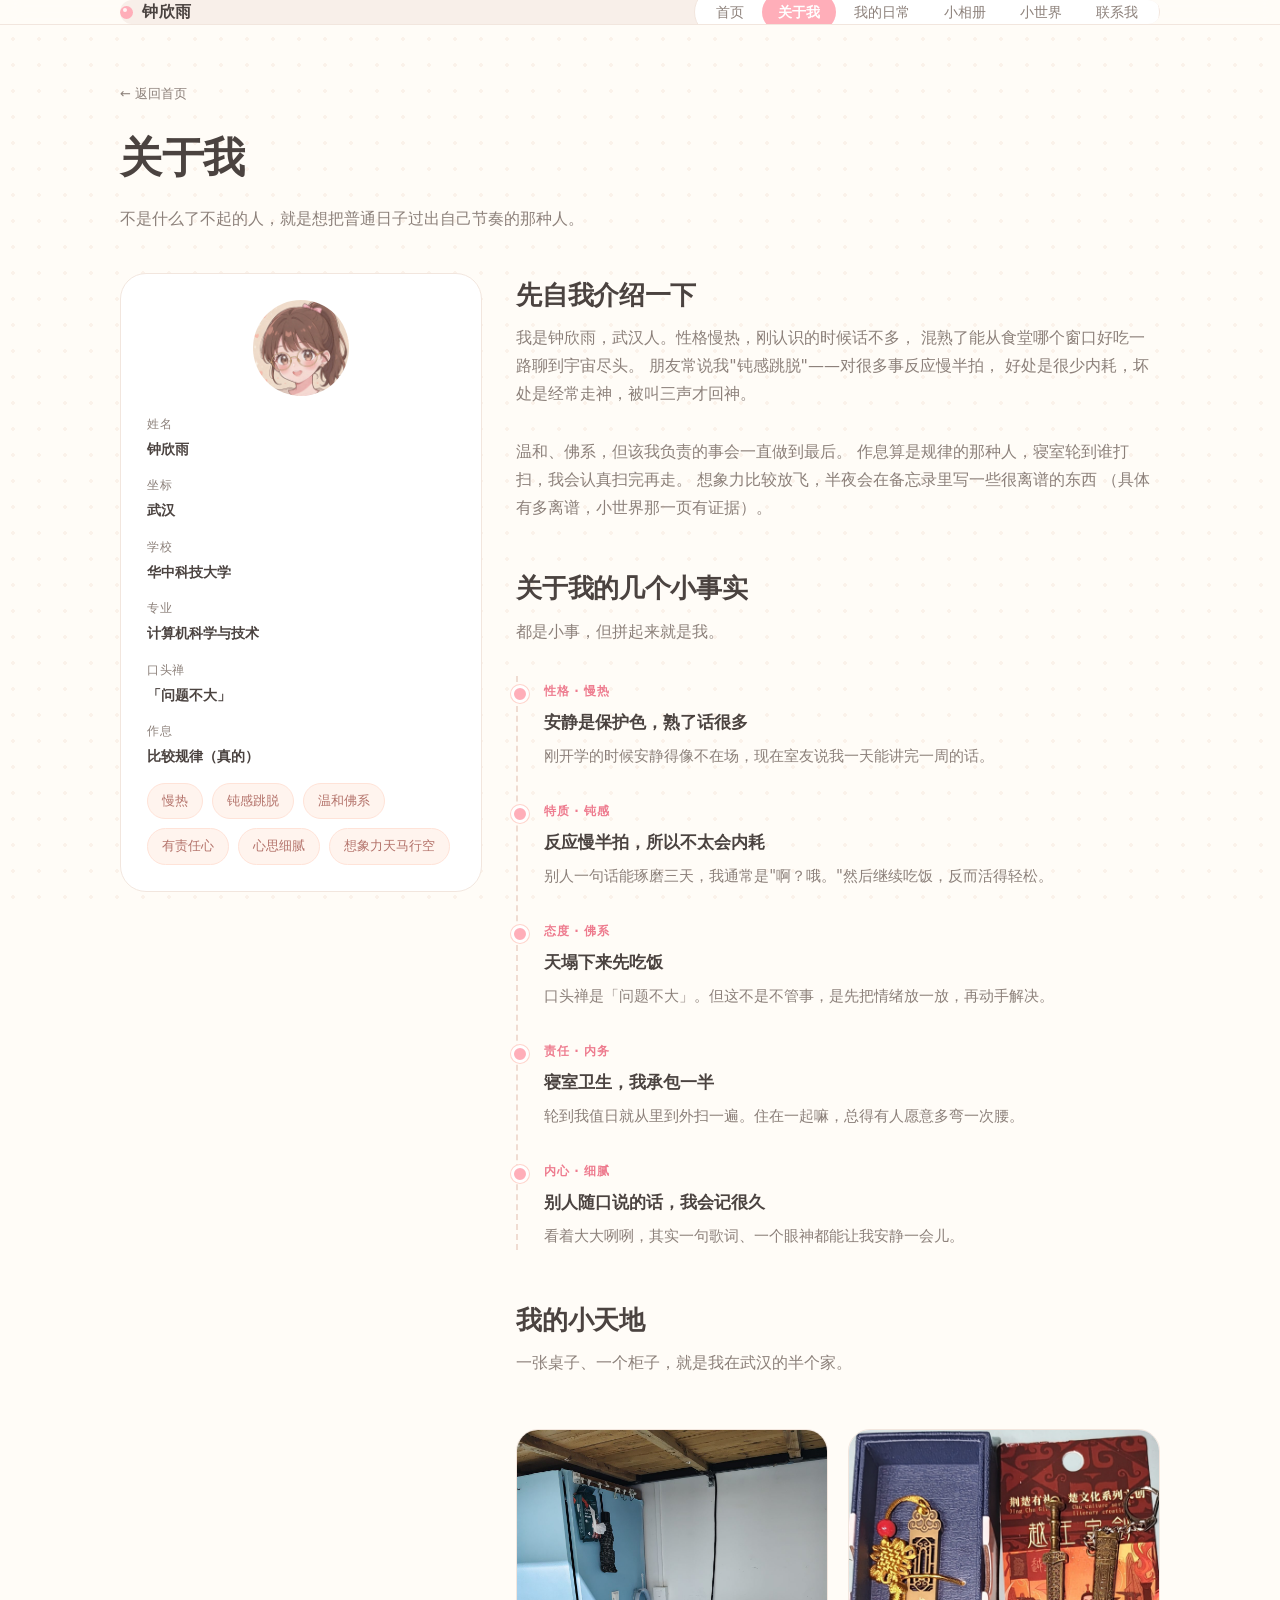
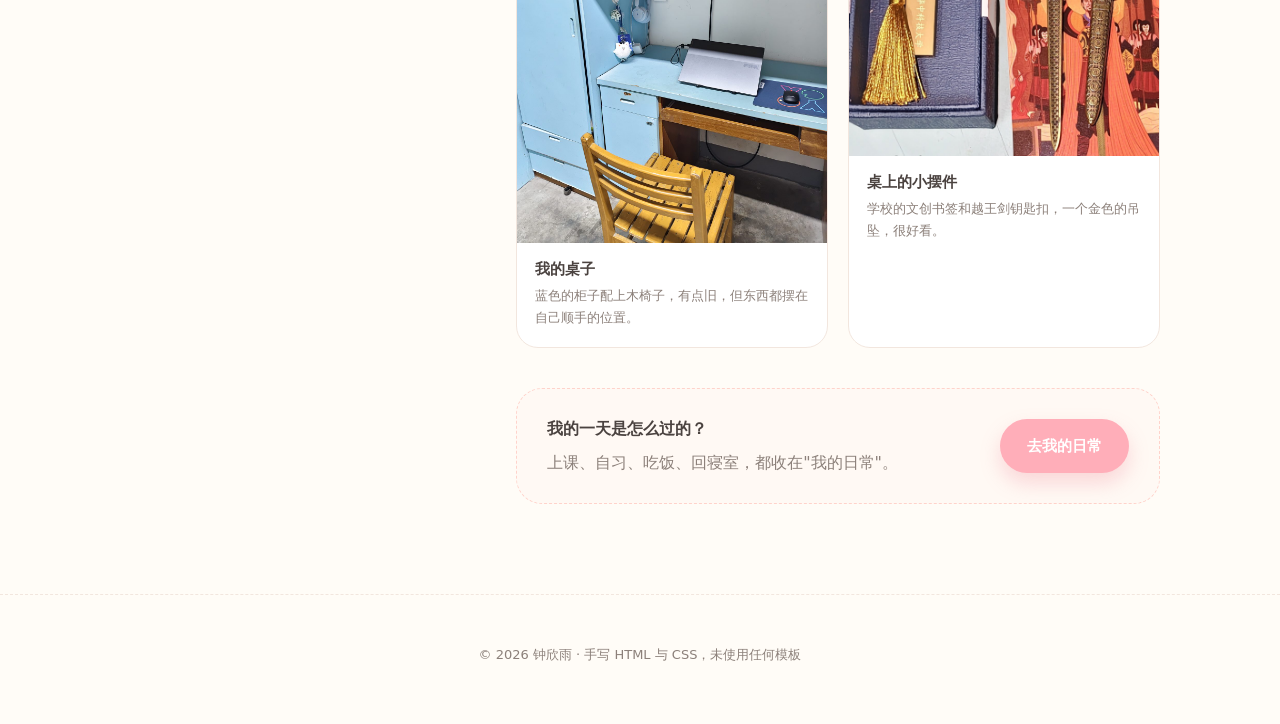
==== about.html @ 5b7f6964 "个人主页上线：6 个页面 + 33 张照片" ====
<!DOCTYPE html>
<html lang="zh-CN">
<head>
  <meta charset="UTF-8">
  <meta name="viewport" content="width=device-width, initial-scale=1.0">
  <title>关于我 · 钟欣雨</title>
  <link rel="stylesheet" href="css/style.css">
</head>
<body>

<header class="topbar">
  <div class="wrap bar">
    <a class="logo" href="index.html"><span class="dot"></span>钟欣雨</a>
    <nav class="nav">
      <a href="index.html">首页</a>
      <a href="about.html" class="active">关于我</a>
      <a href="daily.html">我的日常</a>
      <a href="album.html">小相册</a>
      <a href="world.html">小世界</a>
      <a href="contact.html">联系我</a>
    </nav>
  </div>
</header>

<main>

  <section class="wrap page-head">
    <a class="crumb" href="index.html">← 返回首页</a>
    <h1>关于我</h1>
    <p>不是什么了不起的人，就是想把普通日子过出自己节奏的那种人。</p>
  </section>

  <section class="wrap split">

    <!-- 左边：小档案卡（滚动时会停在顶部不动） -->
    <aside class="profile">
      <div class="mini">
        <img src="images/avatar.jpg" alt="钟欣雨的头像：高马尾、金色圆框眼镜、白毛衣">
      </div>
      <dl>
        <dt>姓名</dt><dd>钟欣雨</dd>
        <dt>坐标</dt><dd>武汉</dd>
        <dt>学校</dt><dd>华中科技大学</dd>
        <dt>专业</dt><dd>计算机科学与技术</dd>
        <dt>口头禅</dt><dd>「问题不大」</dd>
        <dt>作息</dt><dd>比较规律（真的）</dd>
      </dl>
      <ul class="tags">
        <li>慢热</li>
        <li>钝感跳脱</li>
        <li>温和佛系</li>
        <li>有责任心</li>
        <li>心思细腻</li>
        <li>想象力天马行空</li>
      </ul>
    </aside>

    <!-- 右边：正文 -->
    <div>

      <h2 class="sec-title">先自我介绍一下</h2>
      <p class="sec-sub">
        我是钟欣雨，武汉人。性格慢热，刚认识的时候话不多，
        混熟了能从食堂哪个窗口好吃一路聊到宇宙尽头。
        朋友常说我"钝感跳脱"——对很多事反应慢半拍，
        好处是很少内耗，坏处是经常走神，被叫三声才回神。
      </p>
      <p class="sec-sub">
        温和、佛系，但该我负责的事会一直做到最后。
        作息算是规律的那种人，寝室轮到谁打扫，我会认真扫完再走。
        想象力比较放飞，半夜会在备忘录里写一些很离谱的东西
        （具体有多离谱，小世界那一页有证据）。
      </p>

      <h2 class="sec-title" style="margin-top:44px;">关于我的几个小事实</h2>
      <p class="sec-sub">都是小事，但拼起来就是我。</p>

      <div class="timeline">
        <div class="tl-item">
          <span class="when">性格 · 慢热</span>
          <h3>安静是保护色，熟了话很多</h3>
          <p>刚开学的时候安静得像不在场，现在室友说我一天能讲完一周的话。</p>
        </div>
        <div class="tl-item">
          <span class="when">特质 · 钝感</span>
          <h3>反应慢半拍，所以不太会内耗</h3>
          <p>别人一句话能琢磨三天，我通常是"啊？哦。"然后继续吃饭，反而活得轻松。</p>
        </div>
        <div class="tl-item">
          <span class="when">态度 · 佛系</span>
          <h3>天塌下来先吃饭</h3>
          <p>口头禅是「问题不大」。但这不是不管事，是先把情绪放一放，再动手解决。</p>
        </div>
        <div class="tl-item">
          <span class="when">责任 · 内务</span>
          <h3>寝室卫生，我承包一半</h3>
          <p>轮到我值日就从里到外扫一遍。住在一起嘛，总得有人愿意多弯一次腰。</p>
        </div>
        <div class="tl-item">
          <span class="when">内心 · 细腻</span>
          <h3>别人随口说的话，我会记很久</h3>
          <p>看着大大咧咧，其实一句歌词、一个眼神都能让我安静一会儿。</p>
        </div>
      </div>

      <h2 class="sec-title" style="margin-top:48px;">我的小天地</h2>
      <p class="sec-sub">一张桌子、一个柜子，就是我在武汉的半个家。</p>

      <div class="two-col">
        <figure class="photo-card">
          <img src="images/dorm-desk.jpg" alt="蓝色的宿舍书桌、木椅和收纳柜" loading="lazy">
          <figcaption>
            <b>我的桌子</b>
            蓝色的柜子配上木椅子，有点旧，但东西都摆在自己顺手的位置。
          </figcaption>
        </figure>
        <figure class="photo-card">
          <img src="images/huster-gift.jpg" alt="学校文创：金色书签和越王勾践剑造型的钥匙扣" loading="lazy">
          <figcaption>
            <b>桌上的小摆件</b>
            学校的文创书签和越王剑钥匙扣，一个金色的吊坠，很好看。
          </figcaption>
        </figure>
      </div>

      <div class="note" style="margin-top:36px;">
        <div>
          <strong>我的一天是怎么过的？</strong>
          <p class="sec-sub" style="margin:6px 0 0;">上课、自习、吃饭、回寝室，都收在"我的日常"。</p>
        </div>
        <a class="btn btn-main" href="daily.html">去我的日常</a>
      </div>

    </div>
  </section>

</main>

<footer>
  <p>© 2026 钟欣雨 · 手写 HTML 与 CSS，未使用任何模板</p>
</footer>

</body>
</html>
---- css/style.css ----
/* ==========================================================
   style.css —— 5 个页面共用的样式表
   改这一个文件，5 个页面会一起变。这是"共用样式表"最大的好处。
   ========================================================== */

/* 1) 全站的颜色、圆角集中在这里。想换配色，只改这一段就行 */
:root{
  --cream:#FFFCF7;        /* 页面底色：奶油白 */
  --peach:#FFAEB9;        /* 主色：蜜桃粉 */
  --peach-deep:#EE7C8F;   /* 主色加深，用于 hover（鼠标放上去） */
  --butter:#FFE6B0;       /* 点缀黄，用来做荧光笔效果 */
  --mint:#B6E3CD;         /* 点缀绿 */
  --sky:#C2DDF7;          /* 点缀蓝 */
  --ink:#4B4340;          /* 正文文字：暖灰，比纯黑柔和 */
  --ink-soft:#8C807A;     /* 次要文字 */
  --line:#F2E6DE;         /* 分隔线 / 卡片描边 */
  --card:#FFFFFF;
  --r:26px;               /* 卡片圆角 */
  --shadow:0 12px 32px rgba(214,163,150,.14);
}

/* 2) 基础重置 */
*{box-sizing:border-box;}
html{scroll-behavior:smooth;}
body{
  margin:0;
  background:var(--cream);
  color:var(--ink);
  font-family:"PingFang SC","Hiragino Sans GB","Microsoft YaHei",system-ui,sans-serif;
  font-size:16px;
  line-height:1.75;
  -webkit-font-smoothing:antialiased;
}

/* 背景上的小圆点，让纯色底不那么空 */
body::before{
  content:"";
  position:fixed;
  inset:0;
  background-image:radial-gradient(#F7E9E0 1.6px, transparent 1.6px);
  background-size:26px 26px;
  opacity:.55;
  z-index:-1;
  pointer-events:none;
}

img{max-width:100%;display:block;}

/* 3) 统一的内容宽度：屏幕再宽，正文也不会拉成一条线 */
.wrap{
  width:min(1040px, 90vw);
  margin:0 auto;
}

/* 4) 顶部导航条 */
.topbar{
  position:sticky;         /* 滚动时贴在顶部 */
  top:0;
  z-index:50;
  background:rgba(255,252,247,.88);
  backdrop-filter:blur(10px);
  border-bottom:1px solid var(--line);
}
.bar{
  display:flex;
  align-items:center;
  justify-content:space-between;
  gap:16px;
  padding:12px 0;
}
.logo{
  display:flex;
  align-items:center;
  gap:9px;
  text-decoration:none;
  color:var(--ink);
  font-weight:700;
  letter-spacing:.5px;
  white-space:nowrap;
}
.dot{
  width:13px;height:13px;
  border-radius:50%;
  background:var(--peach);
  position:relative;
  flex:none;
}
.dot::after{      /* 圆点上的小高光，做出贴纸的立体感 */
  content:"";
  position:absolute;
  top:2px;left:3px;
  width:4px;height:4px;
  border-radius:50%;
  background:#fff;
  opacity:.85;
}

.nav{
  display:flex;
  align-items:center;
  gap:2px;
  background:#fff;
  border:1px solid var(--line);
  border-radius:999px;
  padding:5px;
  overflow-x:auto;          /* 手机上可以横向滑动 */
  scrollbar-width:none;
}
.nav::-webkit-scrollbar{display:none;}
.nav a{
  text-decoration:none;
  color:var(--ink-soft);
  font-size:14px;
  padding:7px 16px;
  border-radius:999px;
  white-space:nowrap;
  transition:.22s;
}
.nav a:hover{background:#FFF1EC;color:var(--ink);}
.nav a.active{background:var(--peach);color:#fff;font-weight:600;}

/* 5) 按钮 */
.btn{
  display:inline-flex;
  align-items:center;
  gap:8px;
  padding:13px 26px;
  border-radius:999px;
  text-decoration:none;
  font-size:15px;
  font-weight:600;
  border:1.5px solid transparent;
  transition:.25s;
}
.btn-main{
  background:var(--peach);
  color:#fff;
  box-shadow:0 10px 20px rgba(238,124,143,.28);
}
.btn-main:hover{background:var(--peach-deep);transform:translateY(-2px);}
.btn-ghost{
  background:#fff;
  border-color:var(--line);
  color:var(--ink);
}
.btn-ghost:hover{border-color:var(--peach);color:var(--peach-deep);transform:translateY(-2px);}

/* 6) 首页首屏：左边文字，右边头像卡 */
.hero{
  display:grid;
  grid-template-columns:1.15fr .85fr;
  gap:56px;
  align-items:center;
  padding:70px 0 50px;
}
.hello{
  display:inline-block;
  background:#fff;
  border:1px dashed var(--peach);
  color:var(--peach-deep);
  font-size:13px;
  padding:6px 16px;
  border-radius:999px;
}
.hero h1{
  font-size:clamp(32px,4.4vw,52px);
  line-height:1.28;
  letter-spacing:-.5px;
  margin:20px 0 16px;
  font-weight:800;
}
.mark{                      /* 荧光笔划重点 */
  background:linear-gradient(transparent 62%, var(--butter) 62%);
  padding:0 6px;
  border-radius:4px;
}
.lead{
  color:var(--ink-soft);
  font-size:17px;
  max-width:32em;
  margin:0;
}
.actions{
  display:flex;
  flex-wrap:wrap;
  gap:12px;
  margin-top:32px;
}

/* 头像卡片：歪一点更像贴上去的照片 */
.portrait{
  position:relative;
  width:100%;
  max-width:330px;
  justify-self:end;
  background:#fff;
  border-radius:32px;
  padding:14px;
  box-shadow:var(--shadow);
  transform:rotate(2.4deg);
}
.portrait .photo{
  border-radius:22px;
  overflow:hidden;
  background:#FFF3E9;
}
.tape{                       /* 顶部那条胶带 */
  position:absolute;
  top:-13px;left:50%;
  transform:translateX(-50%) rotate(-3deg);
  width:96px;height:25px;
  background:rgba(255,214,150,.78);
  border-radius:3px;
  z-index:2;
}
.sticker{
  position:absolute;
  font-size:12px;
  font-weight:700;
  letter-spacing:.6px;
  padding:6px 12px;
  border-radius:999px;
  background:#fff;
  border:1px solid var(--line);
  box-shadow:0 8px 16px rgba(214,163,150,.2);
}
.s1{right:-12px;top:66px;transform:rotate(7deg);color:var(--peach-deep);}
.s2{left:-16px;bottom:56px;transform:rotate(-7deg);color:#3E8E6E;}

/* 7) 区块标题 */
.block{padding:26px 0 10px;}
.sec-title{
  font-size:26px;
  margin:0 0 6px;
  font-weight:800;
  letter-spacing:-.3px;
}
.sec-sub{color:var(--ink-soft);margin:0 0 30px;}

/* 8) 三列卡片 */
.grid3{
  display:grid;
  grid-template-columns:repeat(3,1fr);
  gap:22px;
}
.card{
  background:#fff;
  border:1px solid var(--line);
  border-radius:var(--r);
  padding:28px 26px;
  transition:.28s;
}
.card:hover{
  transform:translateY(-6px);
  box-shadow:var(--shadow);
  border-color:#FFDCD2;
}
.card h3{margin:0 0 8px;font-size:18px;font-weight:700;}
.card p{margin:0 0 18px;color:var(--ink-soft);font-size:15px;}
.card .more{
  text-decoration:none;
  color:var(--peach-deep);
  font-size:14px;
  font-weight:600;
}
.card .more:hover{text-decoration:underline;}
.icon{
  width:52px;height:52px;
  border-radius:18px;
  display:grid;
  place-items:center;
  margin-bottom:18px;
}
.i-peach{background:#FFE9EC;}
.i-mint{background:#E3F6EC;}
.i-sky{background:#E7F1FD;}

/* 9) 底部一条"小尾巴"提示块 */
.note{
  margin:36px 0 0;
  padding:26px 30px;
  border:1.5px dashed #FFD3CB;
  border-radius:var(--r);
  background:#FFF9F4;
  display:flex;
  align-items:center;
  justify-content:space-between;
  gap:20px;
  flex-wrap:wrap;
}

/* 10) 子页面的标题区 */
.page-head{padding:54px 0 6px;}
.crumb{
  font-size:13px;
  color:var(--ink-soft);
  text-decoration:none;
}
.crumb:hover{color:var(--peach-deep);}
.page-head h1{
  font-size:clamp(28px,3.6vw,42px);
  margin:14px 0 10px;
  font-weight:800;
  letter-spacing:-.4px;
}
.page-head p{color:var(--ink-soft);margin:0;max-width:36em;}

/* 11) 分栏：左边小档案，右边正文 */
.split{
  display:grid;
  grid-template-columns:.72fr 1.28fr;
  gap:34px;
  padding:34px 0 20px;
  align-items:start;
}
.profile{
  background:#fff;
  border:1px solid var(--line);
  border-radius:var(--r);
  padding:26px;
  position:sticky;
  top:92px;
}
.profile .mini{
  width:96px;height:96px;
  border-radius:50%;
  overflow:hidden;
  background:#FFF3E9;
  margin:0 auto 18px;
}
.profile dl{margin:0;font-size:14px;}
.profile dt{color:var(--ink-soft);font-size:12px;letter-spacing:.5px;}
.profile dd{margin:2px 0 14px;color:var(--ink);font-weight:600;}

/* 12) 时间线 */
.timeline{
  border-left:2px dashed #F0DCD2;
  padding-left:26px;
  display:grid;
  gap:26px;
  margin:8px 0 0;
}
.tl-item{position:relative;}
.tl-item::before{
  content:"";
  position:absolute;
  left:-33px;top:9px;
  width:12px;height:12px;
  border-radius:50%;
  background:var(--peach);
  border:3px solid #fff;
  box-shadow:0 0 0 1px #FFD3CB;
}
.tl-item .when{
  font-size:12px;
  letter-spacing:.6px;
  color:var(--peach-deep);
  font-weight:700;
}
.tl-item h3{margin:4px 0 6px;font-size:17px;font-weight:700;}
.tl-item p{margin:0;color:var(--ink-soft);font-size:15px;}

/* 13) 技能进度条 */
.skill{margin-bottom:22px;}
.skill .top{
  display:flex;
  justify-content:space-between;
  font-size:15px;
  margin-bottom:8px;
}
.skill .top b{font-weight:600;}
.skill .top span{color:var(--ink-soft);font-size:13px;}
.bar{
  height:12px;
  background:#F8EFE9;
  border-radius:999px;
  overflow:hidden;
}
.bar i{
  display:block;
  height:100%;
  border-radius:999px;
  background:var(--peach);
}
.bar i.b2{background:var(--mint);}
.bar i.b3{background:var(--sky);}
.bar i.b4{background:var(--butter);}

/* 14) 小标签 */
.tags{display:flex;flex-wrap:wrap;gap:9px;margin:6px 0 0;padding:0;list-style:none;}
.tags li{
  font-size:13px;
  padding:6px 14px;
  border-radius:999px;
  background:#FFF4EE;
  color:#B4736B;
  border:1px solid #FFE3D8;
}

/* 15) 作品卡片 */
.works{
  display:grid;
  grid-template-columns:repeat(2,1fr);
  gap:24px;
  padding:26px 0 10px;
}
.work{
  background:#fff;
  border:1px solid var(--line);
  border-radius:var(--r);
  overflow:hidden;
  transition:.28s;
}
.work:hover{transform:translateY(-5px);box-shadow:var(--shadow);}
.work .cover{
  aspect-ratio:16/9;
  display:grid;
  place-items:center;
  font-size:34px;
  font-weight:800;
  color:#fff;
  background:var(--peach);
  letter-spacing:1px;
}
.cover.c2{background:var(--mint);color:#2F6B55;}
.cover.c3{background:var(--sky);color:#2C5C8A;}
.cover.c4{background:var(--butter);color:#8A6420;}
.work .body{padding:22px 24px 26px;}
.work h3{margin:0 0 6px;font-size:18px;}
.work p{margin:0 0 14px;color:var(--ink-soft);font-size:15px;}

/* 16) 联系页：三张信息卡 + 表单 */
.contact-cards{
  display:grid;
  grid-template-columns:repeat(3,1fr);
  gap:20px;
  padding:26px 0 10px;
}
.cc{
  background:#fff;
  border:1px solid var(--line);
  border-radius:var(--r);
  padding:24px;
  text-align:center;
}
.cc .icon{margin:0 auto 14px;}
.cc h3{margin:0 0 4px;font-size:16px;}
.cc p{margin:0;color:var(--ink-soft);font-size:14px;word-break:break-all;}

.form{
  background:#fff;
  border:1px solid var(--line);
  border-radius:var(--r);
  padding:30px;
  margin:30px 0 10px;
}
.form label{
  display:block;
  font-size:14px;
  font-weight:600;
  margin:0 0 7px;
}
.form input,
.form textarea{
  width:100%;
  font:inherit;
  font-size:15px;
  color:var(--ink);
  padding:13px 16px;
  border:1.5px solid var(--line);
  border-radius:16px;
  background:#FFFCFA;
  margin-bottom:18px;
  outline:none;
  transition:.2s;
}
.form input:focus,
.form textarea:focus{
  border-color:var(--peach);
  background:#fff;
}
.form textarea{resize:vertical;min-height:130px;}
.form button{
  font:inherit;
  font-size:15px;
  font-weight:600;
  color:#fff;
  background:var(--peach);
  border:none;
  padding:13px 30px;
  border-radius:999px;
  cursor:pointer;
  transition:.25s;
}
.form button:hover{background:var(--peach-deep);transform:translateY(-2px);}

/* 17) 页脚 */
footer{
  margin-top:70px;
  padding:36px 0 44px;
  border-top:1px dashed var(--line);
  text-align:center;
  color:var(--ink-soft);
  font-size:13px;
}

/* 18) 入场动画：轻轻往上浮 */
@media (prefers-reduced-motion: no-preference){
  .fade{animation:up .7s cubic-bezier(.2,.7,.3,1) both;}
  .fade.d1{animation-delay:.08s;}
  .fade.d2{animation-delay:.16s;}
  @keyframes up{
    from{opacity:0;transform:translateY(14px);}
    to{opacity:1;transform:translateY(0);}
  }
}

/* 19) 窄屏适配：小于 860px 时改成单栏 */
@media (max-width:860px){
  .hero{grid-template-columns:1fr;gap:38px;padding:44px 0 30px;}
  .portrait{justify-self:center;max-width:280px;transform:rotate(1.6deg);}
  .grid3{grid-template-columns:1fr;}
  .split{grid-template-columns:1fr;gap:24px;}
  .profile{position:static;}
  .works{grid-template-columns:1fr;}
  .contact-cards{grid-template-columns:1fr;}
  .bar{flex-wrap:wrap;}
  .nav{width:100%;order:3;}
  .note{flex-direction:column;align-items:flex-start;}
}

/* 20) 相册页：照片墙 */
.album{
  display:grid;
  grid-template-columns:repeat(3,1fr);
  gap:22px;
  padding:26px 0 10px;
}
.shot{
  background:#fff;
  border:1px solid var(--line);
  border-radius:var(--r);
  overflow:hidden;
  transition:.28s;
}
.shot:hover{
  transform:translateY(-5px) rotate(-.6deg);   /* 悬停时歪一点点，像被人拿起来的照片 */
  box-shadow:var(--shadow);
}
.shot .ph{
  aspect-ratio:4/3;
  display:grid;
  place-items:center;
  font-size:46px;
}
.p1{background:#FFF0F2;}
.p2{background:#FDF6E7;}
.p3{background:#EDF9F2;}
.p4{background:#EFF5FC;}
.p5{background:#F6F0FC;}
.p6{background:#FFF3EC;}
.shot img{                      /* 换成真照片后自动裁成统一比例 */
  width:100%;
  aspect-ratio:4/3;
  object-fit:cover;
  display:block;
}
.shot .cap{padding:16px 18px 20px;}
.shot .cap h3{margin:0 0 4px;font-size:15px;}
.shot .cap p{margin:0;color:var(--ink-soft);font-size:13px;}

@media (max-width:860px){
  .album{grid-template-columns:repeat(2,1fr);}
}
@media (max-width:560px){
  .album{grid-template-columns:1fr;}
}

/* 20.5) 头像图：首页大卡 + 侧边小圆卡 */
.photo img{
  width:100%;
  display:block;
}
.mini img{
  width:100%;
  height:100%;
  object-fit:cover;   /* 自动裁成圆形，不变形 */
}

/* 21) 真照片卡片（带说明文字） */
.photo-card{  background:#fff;
  border:1px solid var(--line);
  border-radius:22px;
  overflow:hidden;
  transition:.3s;
  margin:0;
}
.photo-card:hover{
  transform:translateY(-4px);
  box-shadow:var(--shadow);
}
.photo-card img{
  width:100%;
  display:block;
}
.photo-card figcaption{
  padding:14px 18px 18px;
  font-size:13px;
  color:var(--ink-soft);
  line-height:1.7;
}
.photo-card figcaption b{
  display:block;
  color:var(--ink);
  font-size:15px;
  font-weight:600;
  margin-bottom:2px;
}

/* 22) 瀑布流：照片高度不一样也能排得好看 */
.masonry{
  columns:3;
  column-gap:20px;
  padding:22px 0 4px;
}
.masonry .photo-card{
  break-inside:avoid;
  margin:0 0 20px;
}

/* 23) 相册分组标题 */
.group-title{
  display:flex;
  align-items:center;
  gap:10px;
  margin:46px 0 0;
  font-size:20px;
  font-weight:800;
  letter-spacing:-.2px;
}
.group-title i{
  width:10px;height:10px;
  border-radius:50%;
  background:var(--peach);
  flex:none;
}
.group-note{
  color:var(--ink-soft);
  font-size:14px;
  margin:6px 0 0;
}

/* 24) 两列图文（关于我 / 日常用） */
.two-col{
  display:grid;
  grid-template-columns:1fr 1fr;
  gap:20px;
  padding:22px 0 4px;
}

/* 25) 首页三张照片的小横带 */
.strip{
  display:grid;
  grid-template-columns:repeat(3,1fr);
  gap:18px;
  margin:6px 0 0;
}
.strip img{
  width:100%;
  aspect-ratio:1/1;
  object-fit:cover;
  border-radius:20px;
  display:block;
  border:1px solid var(--line);
  transition:.3s;
}
.strip img:hover{transform:scale(1.02);}

@media (max-width:860px){
  .masonry{columns:2;}
  .two-col{grid-template-columns:1fr;}
  .strip{grid-template-columns:1fr 1fr;}
  .strip img:last-child{grid-column:1 / -1;}
}
@media (max-width:560px){
  .masonry{columns:1;}
  .strip{grid-template-columns:1fr;}
  .strip img:last-child{grid-column:auto;}
}
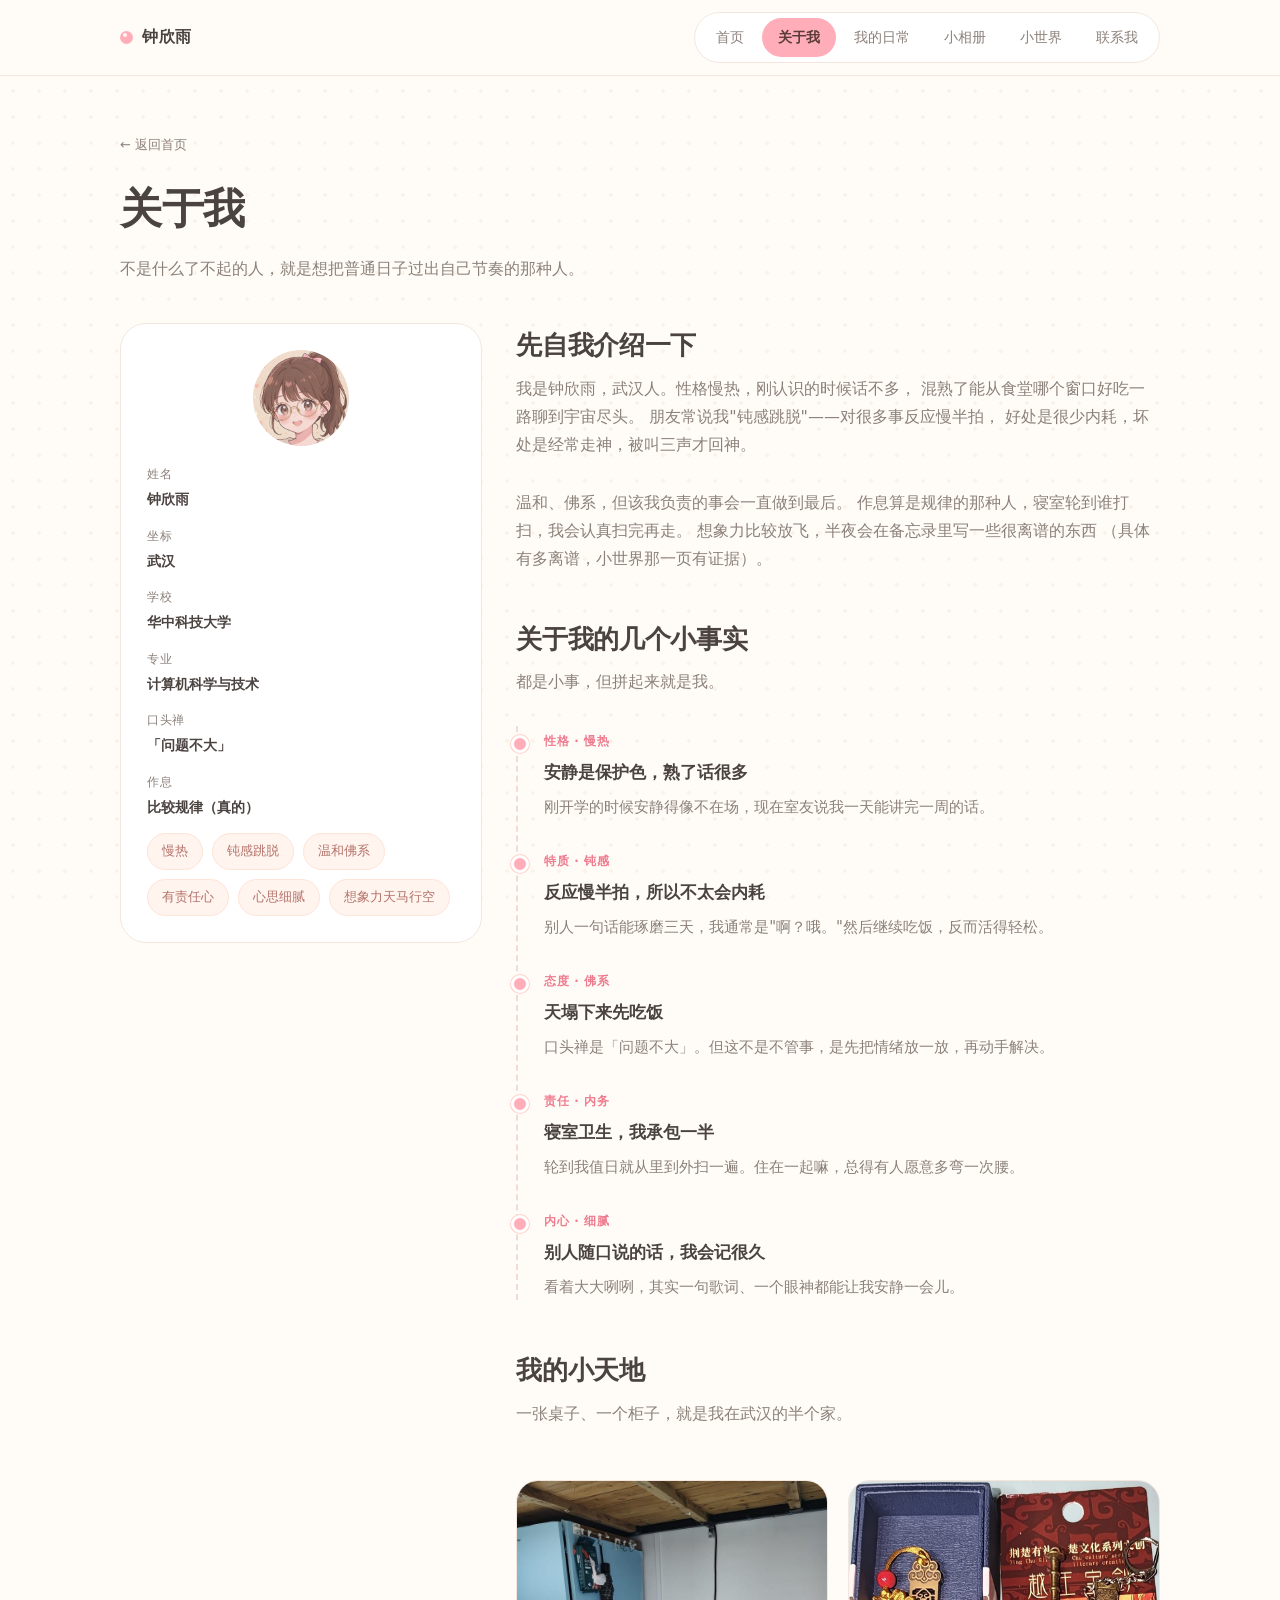
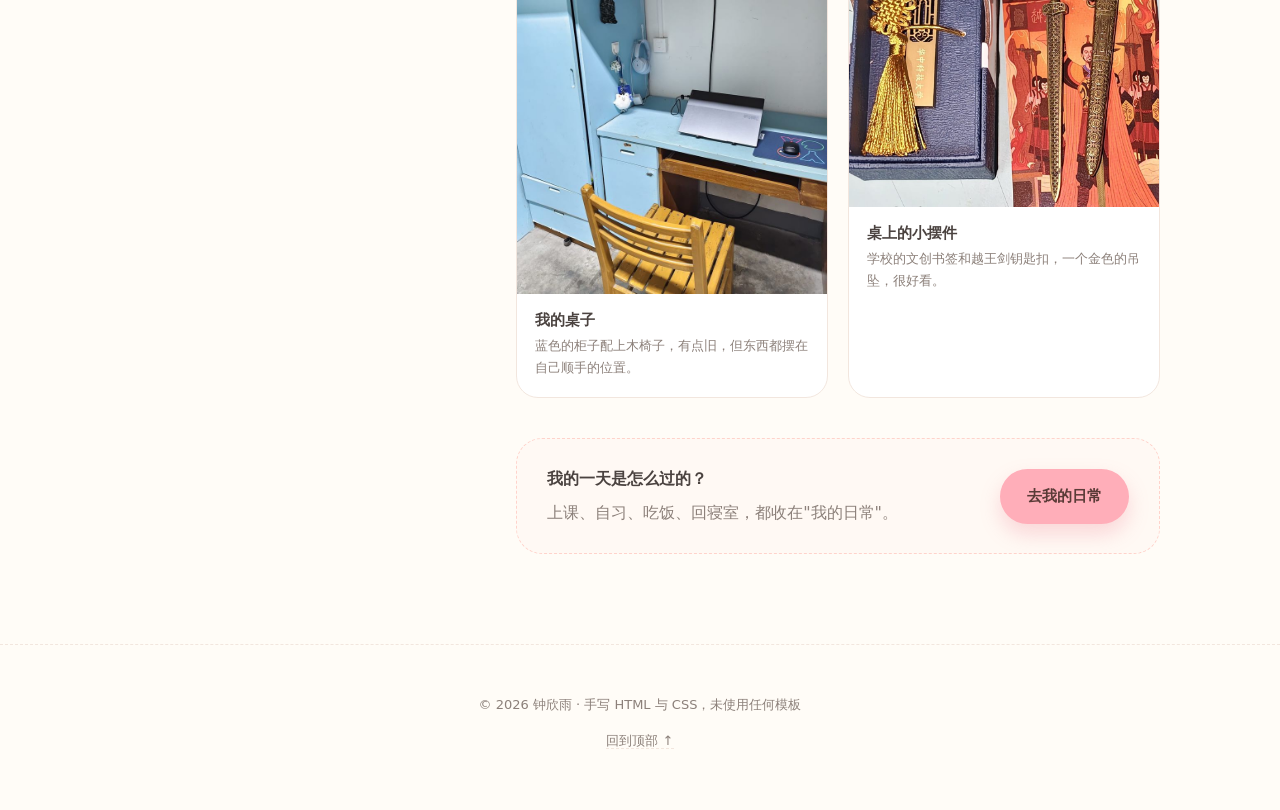
==== commit a29871c0: "修复导航样式冲突，压缩图片，补充语义与无障碍信息" ====
--- a/about.html
+++ b/about.html
@@ -5,15 +5,22 @@
   <meta name="viewport" content="width=device-width, initial-scale=1.0">
   <title>关于我 · 钟欣雨</title>
   <link rel="stylesheet" href="css/style.css">
+  <meta name="description" content="关于钟欣雨：武汉人，慢热、钝感、佛系，但该负责的事会很认真；华中科技大学计算机科学与技术专业在读。">
+  <meta name="theme-color" content="#FFFCF7">
+  <link rel="icon" href="favicon.svg" type="image/svg+xml">
+  <link rel="icon" href="favicon.ico" sizes="32x32">
 </head>
 <body>
+
+<a class="skip-link" href="#main">跳到主要内容</a>
+<a id="top"></a>
 
 <header class="topbar">
   <div class="wrap bar">
     <a class="logo" href="index.html"><span class="dot"></span>钟欣雨</a>
-    <nav class="nav">
+    <nav class="nav" aria-label="主导航">
       <a href="index.html">首页</a>
-      <a href="about.html" class="active">关于我</a>
+      <a href="about.html" class="active" aria-current="page">关于我</a>
       <a href="daily.html">我的日常</a>
       <a href="album.html">小相册</a>
       <a href="world.html">小世界</a>
@@ -22,7 +29,7 @@
   </div>
 </header>
 
-<main>
+<main id="main">
 
   <section class="wrap page-head">
     <a class="crumb" href="index.html">← 返回首页</a>
@@ -35,7 +42,7 @@
     <!-- 左边：小档案卡（滚动时会停在顶部不动） -->
     <aside class="profile">
       <div class="mini">
-        <img src="images/avatar.jpg" alt="钟欣雨的头像：高马尾、金色圆框眼镜、白毛衣">
+        <img src="images/avatar.jpg" alt="钟欣雨的头像：高马尾、金色圆框眼镜、白毛衣" width="640" height="575">
       </div>
       <dl>
         <dt>姓名</dt><dd>钟欣雨</dd>
@@ -108,14 +115,14 @@
 
       <div class="two-col">
         <figure class="photo-card">
-          <img src="images/dorm-desk.jpg" alt="蓝色的宿舍书桌、木椅和收纳柜" loading="lazy">
+          <img src="images/dorm-desk.jpg" alt="蓝色的宿舍书桌、木椅和收纳柜" loading="lazy" width="750" height="1000">
           <figcaption>
             <b>我的桌子</b>
             蓝色的柜子配上木椅子，有点旧，但东西都摆在自己顺手的位置。
           </figcaption>
         </figure>
         <figure class="photo-card">
-          <img src="images/huster-gift.jpg" alt="学校文创：金色书签和越王勾践剑造型的钥匙扣" loading="lazy">
+          <img src="images/huster-gift.jpg" alt="学校文创：金色书签和越王勾践剑造型的钥匙扣" loading="lazy" width="950" height="1000">
           <figcaption>
             <b>桌上的小摆件</b>
             学校的文创书签和越王剑钥匙扣，一个金色的吊坠，很好看。
@@ -138,6 +145,7 @@
 
 <footer>
   <p>© 2026 钟欣雨 · 手写 HTML 与 CSS，未使用任何模板</p>
+  <p class="foot-links"><a class="to-top" href="#top">回到顶部 ↑</a></p>
 </footer>
 
 </body>
--- a/css/style.css
+++ b/css/style.css
@@ -1,6 +1,6 @@
-/* ==========================================================
-   style.css —— 5 个页面共用的样式表
-   改这一个文件，5 个页面会一起变。这是"共用样式表"最大的好处。
+﻿/* ==========================================================
+   style.css —— 6 个页面共用的样式表
+   改这一个文件，6 个页面会一起变。这是"共用样式表"最大的好处。
    ========================================================== */
 
 /* 1) 全站的颜色、圆角集中在这里。想换配色，只改这一段就行 */
@@ -44,7 +44,7 @@
   pointer-events:none;
 }
 
-img{max-width:100%;display:block;}
+img{max-width:100%;display:block;height:auto;}
 
 /* 3) 统一的内容宽度：屏幕再宽，正文也不会拉成一条线 */
 .wrap{
@@ -117,7 +117,7 @@
   transition:.22s;
 }
 .nav a:hover{background:#FFF1EC;color:var(--ink);}
-.nav a.active{background:var(--peach);color:#fff;font-weight:600;}
+.nav a.active{background:var(--peach);color:#5A3B37;font-weight:600;}
 
 /* 5) 按钮 */
 .btn{
@@ -134,7 +134,7 @@
 }
 .btn-main{
   background:var(--peach);
-  color:#fff;
+  color:#5A3B37;
   box-shadow:0 10px 20px rgba(238,124,143,.28);
 }
 .btn-main:hover{background:var(--peach-deep);transform:translateY(-2px);}
@@ -163,7 +163,7 @@
   border-radius:999px;
 }
 .hero h1{
-  font-size:clamp(32px,4.4vw,52px);
+  font-size:clamp(28px,3.9vw,44px);
   line-height:1.28;
   letter-spacing:-.5px;
   margin:20px 0 16px;
@@ -360,33 +360,7 @@
 .tl-item h3{margin:4px 0 6px;font-size:17px;font-weight:700;}
 .tl-item p{margin:0;color:var(--ink-soft);font-size:15px;}
 
-/* 13) 技能进度条 */
-.skill{margin-bottom:22px;}
-.skill .top{
-  display:flex;
-  justify-content:space-between;
-  font-size:15px;
-  margin-bottom:8px;
-}
-.skill .top b{font-weight:600;}
-.skill .top span{color:var(--ink-soft);font-size:13px;}
-.bar{
-  height:12px;
-  background:#F8EFE9;
-  border-radius:999px;
-  overflow:hidden;
-}
-.bar i{
-  display:block;
-  height:100%;
-  border-radius:999px;
-  background:var(--peach);
-}
-.bar i.b2{background:var(--mint);}
-.bar i.b3{background:var(--sky);}
-.bar i.b4{background:var(--butter);}
-
-/* 14) 小标签 */
+/* 13) 小标签 */
 .tags{display:flex;flex-wrap:wrap;gap:9px;margin:6px 0 0;padding:0;list-style:none;}
 .tags li{
   font-size:13px;
@@ -397,39 +371,7 @@
   border:1px solid #FFE3D8;
 }
 
-/* 15) 作品卡片 */
-.works{
-  display:grid;
-  grid-template-columns:repeat(2,1fr);
-  gap:24px;
-  padding:26px 0 10px;
-}
-.work{
-  background:#fff;
-  border:1px solid var(--line);
-  border-radius:var(--r);
-  overflow:hidden;
-  transition:.28s;
-}
-.work:hover{transform:translateY(-5px);box-shadow:var(--shadow);}
-.work .cover{
-  aspect-ratio:16/9;
-  display:grid;
-  place-items:center;
-  font-size:34px;
-  font-weight:800;
-  color:#fff;
-  background:var(--peach);
-  letter-spacing:1px;
-}
-.cover.c2{background:var(--mint);color:#2F6B55;}
-.cover.c3{background:var(--sky);color:#2C5C8A;}
-.cover.c4{background:var(--butter);color:#8A6420;}
-.work .body{padding:22px 24px 26px;}
-.work h3{margin:0 0 6px;font-size:18px;}
-.work p{margin:0 0 14px;color:var(--ink-soft);font-size:15px;}
-
-/* 16) 联系页：三张信息卡 + 表单 */
+/* 14) 联系页：三张信息卡 + 表单 */
 .contact-cards{
   display:grid;
   grid-template-columns:repeat(3,1fr);
@@ -447,54 +389,7 @@
 .cc h3{margin:0 0 4px;font-size:16px;}
 .cc p{margin:0;color:var(--ink-soft);font-size:14px;word-break:break-all;}
 
-.form{
-  background:#fff;
-  border:1px solid var(--line);
-  border-radius:var(--r);
-  padding:30px;
-  margin:30px 0 10px;
-}
-.form label{
-  display:block;
-  font-size:14px;
-  font-weight:600;
-  margin:0 0 7px;
-}
-.form input,
-.form textarea{
-  width:100%;
-  font:inherit;
-  font-size:15px;
-  color:var(--ink);
-  padding:13px 16px;
-  border:1.5px solid var(--line);
-  border-radius:16px;
-  background:#FFFCFA;
-  margin-bottom:18px;
-  outline:none;
-  transition:.2s;
-}
-.form input:focus,
-.form textarea:focus{
-  border-color:var(--peach);
-  background:#fff;
-}
-.form textarea{resize:vertical;min-height:130px;}
-.form button{
-  font:inherit;
-  font-size:15px;
-  font-weight:600;
-  color:#fff;
-  background:var(--peach);
-  border:none;
-  padding:13px 30px;
-  border-radius:999px;
-  cursor:pointer;
-  transition:.25s;
-}
-.form button:hover{background:var(--peach-deep);transform:translateY(-2px);}
-
-/* 17) 页脚 */
+/* 15) 页脚 */
 footer{
   margin-top:70px;
   padding:36px 0 44px;
@@ -504,7 +399,7 @@
   font-size:13px;
 }
 
-/* 18) 入场动画：轻轻往上浮 */
+/* 16) 入场动画：轻轻往上浮 */
 @media (prefers-reduced-motion: no-preference){
   .fade{animation:up .7s cubic-bezier(.2,.7,.3,1) both;}
   .fade.d1{animation-delay:.08s;}
@@ -515,68 +410,20 @@
   }
 }
 
-/* 19) 窄屏适配：小于 860px 时改成单栏 */
+/* 17) 窄屏适配：小于 860px 时改成单栏 */
 @media (max-width:860px){
   .hero{grid-template-columns:1fr;gap:38px;padding:44px 0 30px;}
   .portrait{justify-self:center;max-width:280px;transform:rotate(1.6deg);}
   .grid3{grid-template-columns:1fr;}
   .split{grid-template-columns:1fr;gap:24px;}
   .profile{position:static;}
-  .works{grid-template-columns:1fr;}
   .contact-cards{grid-template-columns:1fr;}
   .bar{flex-wrap:wrap;}
-  .nav{width:100%;order:3;}
+  .nav{width:100%;order:3;min-width:0;flex-wrap:wrap;justify-content:center;}
   .note{flex-direction:column;align-items:flex-start;}
 }
 
-/* 20) 相册页：照片墙 */
-.album{
-  display:grid;
-  grid-template-columns:repeat(3,1fr);
-  gap:22px;
-  padding:26px 0 10px;
-}
-.shot{
-  background:#fff;
-  border:1px solid var(--line);
-  border-radius:var(--r);
-  overflow:hidden;
-  transition:.28s;
-}
-.shot:hover{
-  transform:translateY(-5px) rotate(-.6deg);   /* 悬停时歪一点点，像被人拿起来的照片 */
-  box-shadow:var(--shadow);
-}
-.shot .ph{
-  aspect-ratio:4/3;
-  display:grid;
-  place-items:center;
-  font-size:46px;
-}
-.p1{background:#FFF0F2;}
-.p2{background:#FDF6E7;}
-.p3{background:#EDF9F2;}
-.p4{background:#EFF5FC;}
-.p5{background:#F6F0FC;}
-.p6{background:#FFF3EC;}
-.shot img{                      /* 换成真照片后自动裁成统一比例 */
-  width:100%;
-  aspect-ratio:4/3;
-  object-fit:cover;
-  display:block;
-}
-.shot .cap{padding:16px 18px 20px;}
-.shot .cap h3{margin:0 0 4px;font-size:15px;}
-.shot .cap p{margin:0;color:var(--ink-soft);font-size:13px;}
-
-@media (max-width:860px){
-  .album{grid-template-columns:repeat(2,1fr);}
-}
-@media (max-width:560px){
-  .album{grid-template-columns:1fr;}
-}
-
-/* 20.5) 头像图：首页大卡 + 侧边小圆卡 */
+/* 18) 头像图：首页大卡 + 侧边小圆卡 */
 .photo img{
   width:100%;
   display:block;
@@ -587,7 +434,7 @@
   object-fit:cover;   /* 自动裁成圆形，不变形 */
 }
 
-/* 21) 真照片卡片（带说明文字） */
+/* 19) 真照片卡片（带说明文字） */
 .photo-card{  background:#fff;
   border:1px solid var(--line);
   border-radius:22px;
@@ -617,7 +464,7 @@
   margin-bottom:2px;
 }
 
-/* 22) 瀑布流：照片高度不一样也能排得好看 */
+/* 20) 瀑布流：照片高度不一样也能排得好看 */
 .masonry{
   columns:3;
   column-gap:20px;
@@ -628,7 +475,7 @@
   margin:0 0 20px;
 }
 
-/* 23) 相册分组标题 */
+/* 21) 相册分组标题 */
 .group-title{
   display:flex;
   align-items:center;
@@ -650,7 +497,7 @@
   margin:6px 0 0;
 }
 
-/* 24) 两列图文（关于我 / 日常用） */
+/* 22) 两列图文（关于我 / 日常用） */
 .two-col{
   display:grid;
   grid-template-columns:1fr 1fr;
@@ -658,7 +505,7 @@
   padding:22px 0 4px;
 }
 
-/* 25) 首页三张照片的小横带 */
+/* 23) 首页三张照片的小横带 */
 .strip{
   display:grid;
   grid-template-columns:repeat(3,1fr);
@@ -687,3 +534,73 @@
   .strip{grid-template-columns:1fr;}
   .strip img:last-child{grid-column:auto;}
 }
+
+/* 24) 可点击的照片：悬停轻微放大 + 提示可以看大图 */
+.zoom{
+  display:block;
+  position:relative;
+  cursor:zoom-in;
+  overflow:hidden;
+}
+.zoom img{transition:transform .5s cubic-bezier(.2,.7,.3,1);}
+.zoom:hover img,
+.zoom:focus-visible img{transform:scale(1.04);}
+.zoom::after{
+  content:"点击看大图";
+  position:absolute;
+  left:12px;bottom:12px;
+  background:rgba(43,32,29,.72);
+  color:#fff;
+  font-size:12px;
+  letter-spacing:.3px;
+  padding:5px 11px;
+  border-radius:999px;
+  opacity:0;
+  transform:translateY(6px);
+  transition:.25s;
+  pointer-events:none;
+}
+.zoom:hover::after,
+.zoom:focus-visible::after{opacity:1;transform:translateY(0);}
+
+/* 25) 无障碍：跳到主要内容、回到顶部 */
+.skip-link{
+  position:absolute;
+  left:-9999px;top:0;
+  background:var(--ink);
+  color:#fff;
+  padding:10px 16px;
+  border-radius:0 0 10px 0;
+  z-index:99;
+}
+.skip-link:focus{left:0;}
+.to-top{
+  color:var(--ink-soft);
+  text-decoration:none;
+  font-size:13px;
+  border-bottom:1px dashed var(--line);
+}
+.to-top:hover{color:var(--peach-deep);border-bottom-color:var(--peach);}
+
+/* 26) 联系页：写信卡片（替代不能真正发送的表单） */
+.mailbox{
+  margin:30px 0 10px;
+  padding:34px 36px;
+  background:#FFF9F4;
+  border:1.5px dashed #FFD3CB;
+  border-radius:var(--r);
+  display:flex;
+  align-items:center;
+  justify-content:space-between;
+  gap:24px;
+  flex-wrap:wrap;
+}
+.mailbox strong{font-size:17px;}
+
+/* 27) 更窄的屏幕上，导航换成两行，不横向滚动 */
+@media (max-width:560px){
+  .nav{flex-wrap:wrap;justify-content:center;}
+  .nav a{flex:1 1 30%;padding:6px 12px;font-size:13px;text-align:center;}
+  .mailbox{padding:26px 22px;}
+  .foot-links{margin-top:6px;}
+}
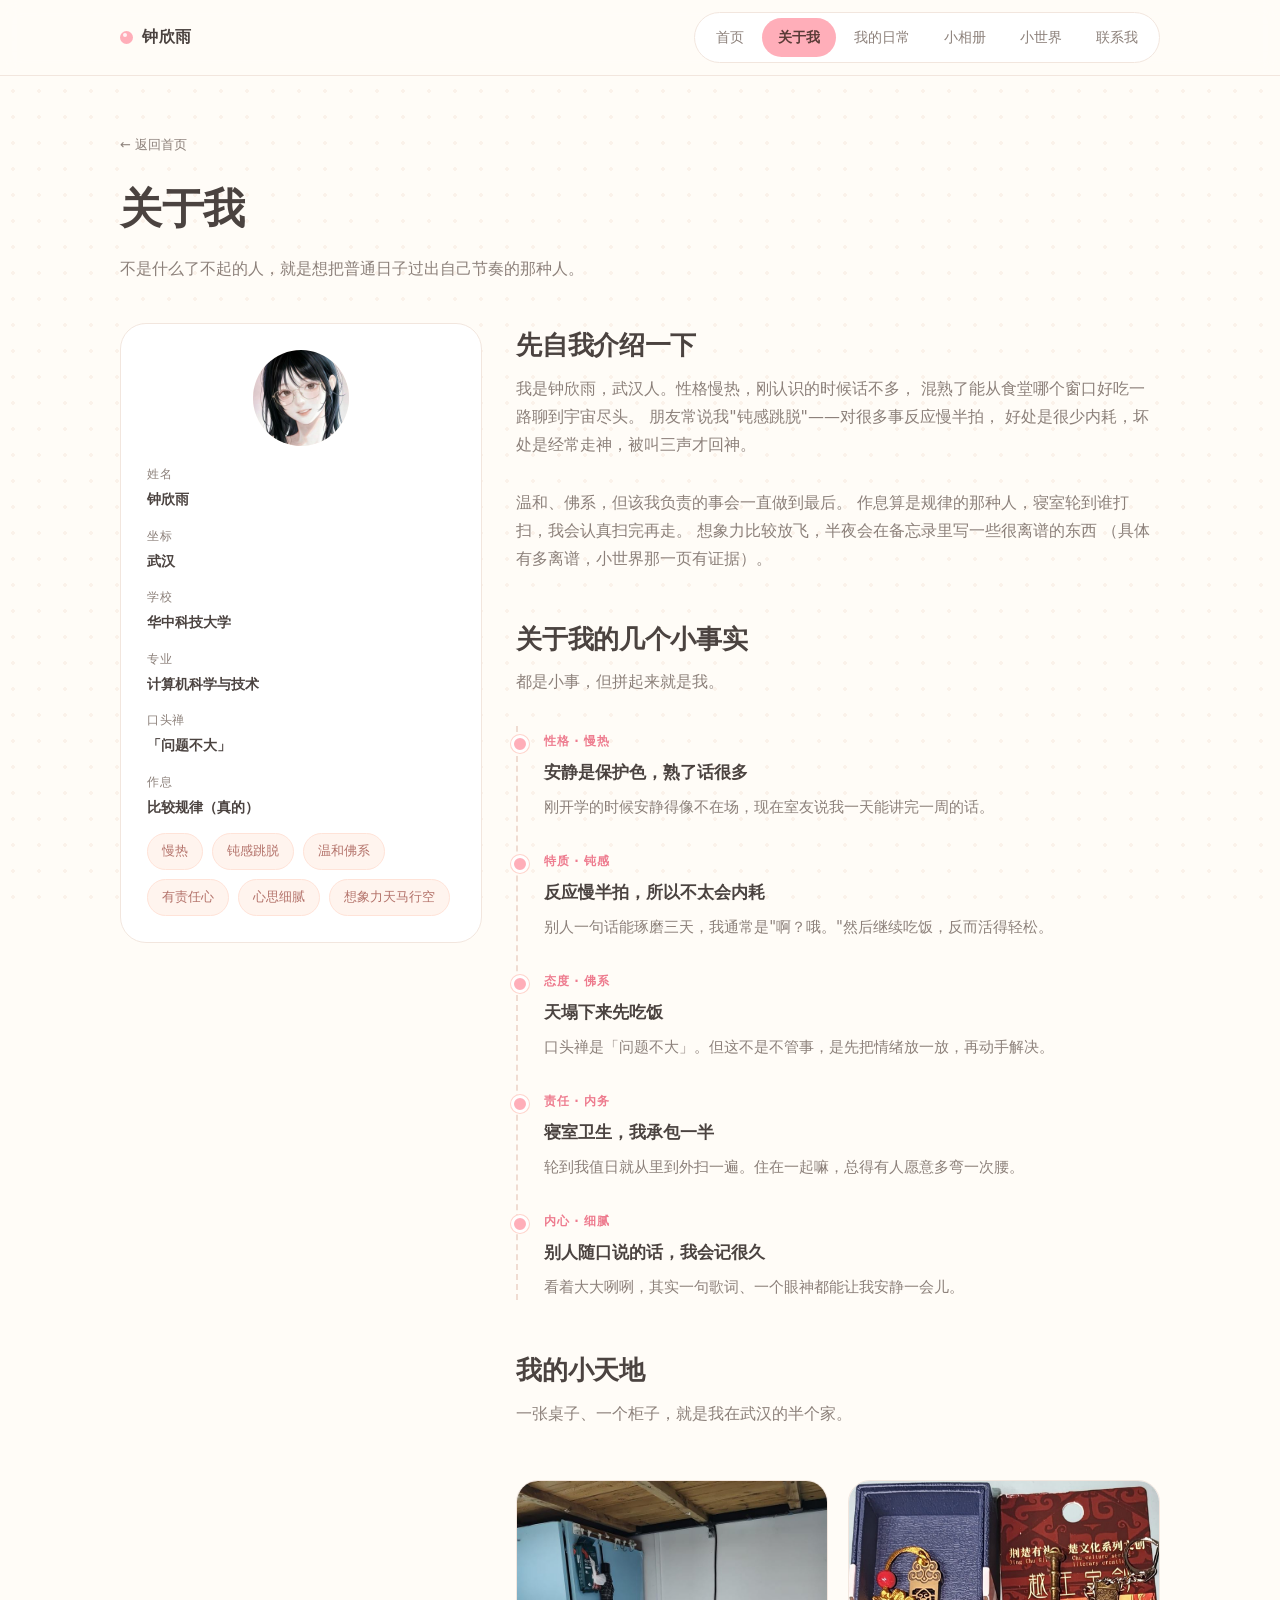
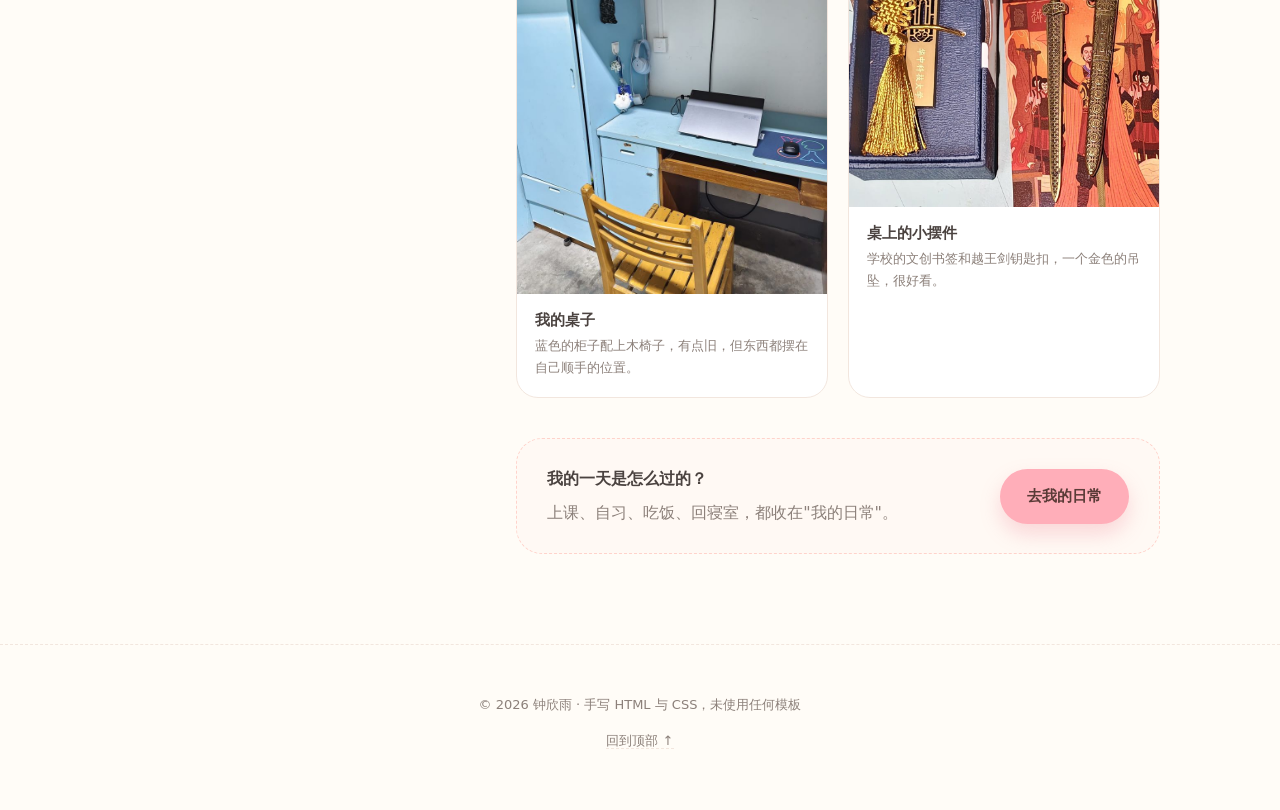
==== commit 7ef3ab89: "更换头像为披发金丝眼镜版，同步 alt 与尺寸" ====
--- a/about.html
+++ b/about.html
@@ -42,7 +42,7 @@
     <!-- 左边：小档案卡（滚动时会停在顶部不动） -->
     <aside class="profile">
       <div class="mini">
-        <img src="images/avatar.jpg" alt="钟欣雨的头像：高马尾、金色圆框眼镜、白毛衣" width="640" height="575">
+        <img src="images/avatar.jpg" alt="钟欣雨的头像：黑色长发、金色细框眼镜、白色露肩毛衣" width="640" height="640">
       </div>
       <dl>
         <dt>姓名</dt><dd>钟欣雨</dd>
--- a/css/style.css
+++ b/css/style.css
@@ -432,6 +432,7 @@
   width:100%;
   height:100%;
   object-fit:cover;   /* 自动裁成圆形，不变形 */
+  transform:scale(1.28);  /* 卡片太小，稍微放大让人脸更清楚 */
 }
 
 /* 19) 真照片卡片（带说明文字） */
